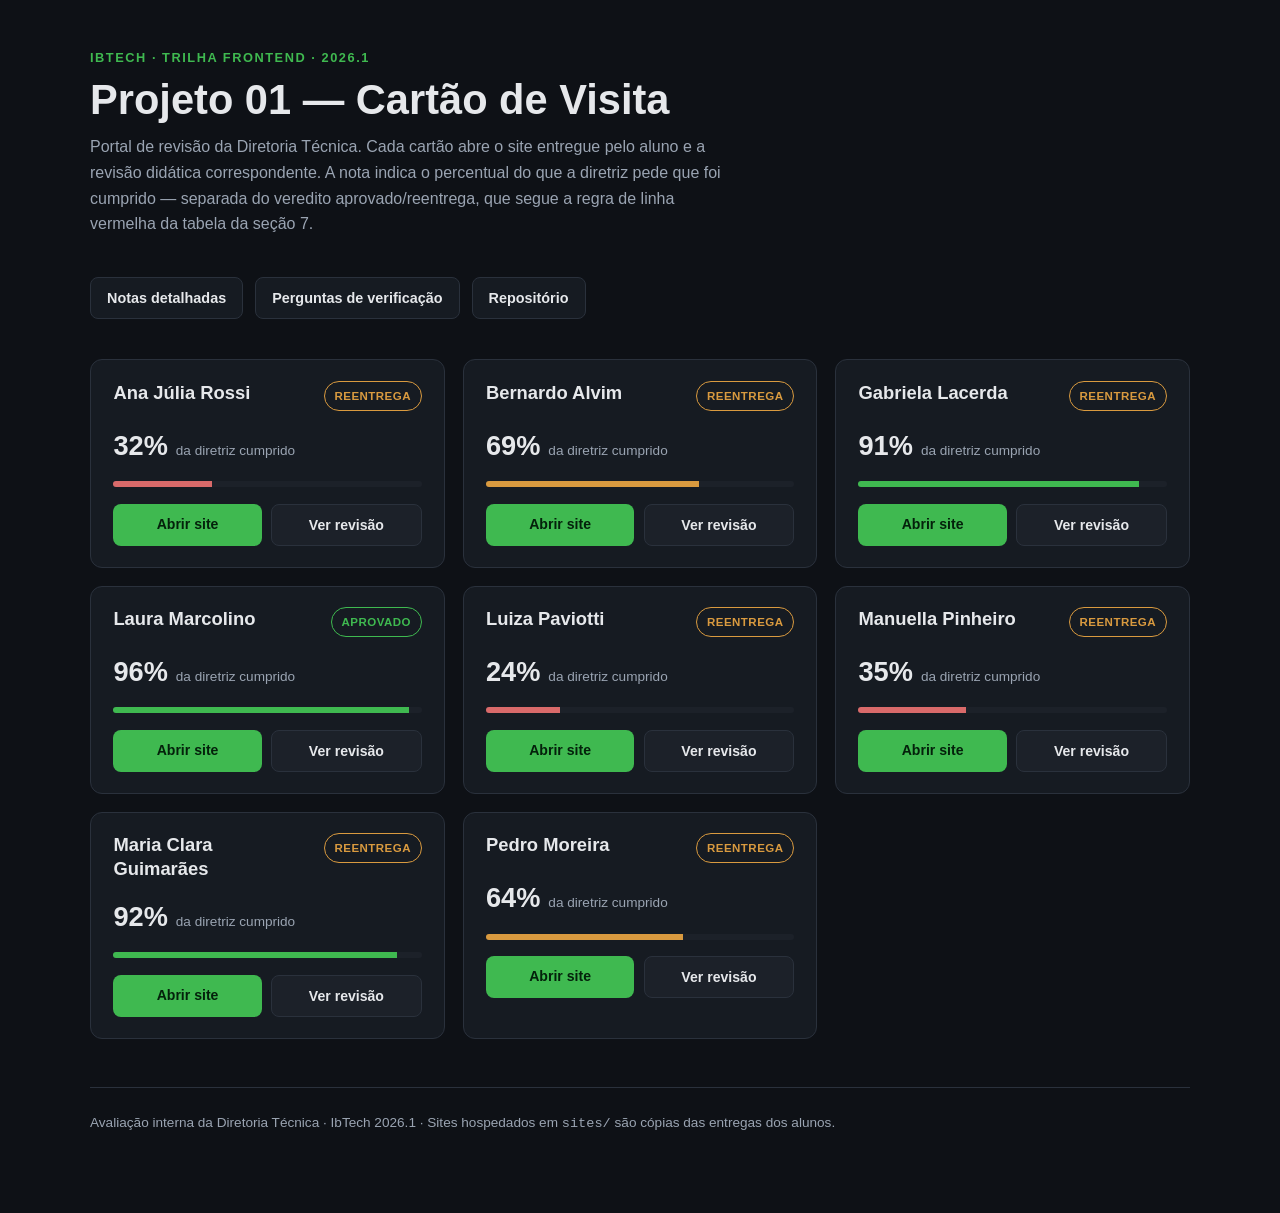
==== index.html @ 87dc14d2 "feat: portal GitHub Pages, notas frias e perguntas de verificação (Projeto 01)" ====
<!DOCTYPE html>
<html lang="pt-BR">
<head>
  <meta charset="UTF-8">
  <meta name="viewport" content="width=device-width, initial-scale=1.0">
  <meta name="description" content="Portal de revisão dos projetos da Trilha Frontend IbTech 2026.1 — Projeto 01 Cartão de Visita.">
  <title>IbTech Frontend 2026.1 — Projeto 01: Cartão de Visita</title>
  <style>
    :root {
      --bg: #0e1116;
      --surface: #161b22;
      --surface-2: #1c2129;
      --border: #2a313c;
      --text: #e6e8eb;
      --text-soft: #9aa4b2;
      --accent: #3fb950;
      --accent-warn: #d99a3f;
      --accent-link: #58a6ff;
    }
    * { box-sizing: border-box; margin: 0; padding: 0; }
    body {
      background: var(--bg);
      color: var(--text);
      font-family: -apple-system, BlinkMacSystemFont, "Segoe UI", Roboto, Helvetica, Arial, sans-serif;
      line-height: 1.6;
      padding: 3rem 1.5rem 5rem;
    }
    .wrap { max-width: 1100px; margin: 0 auto; }

    header { margin-bottom: 2.5rem; }
    .eyebrow {
      color: var(--accent);
      font-size: 0.8rem;
      font-weight: 700;
      letter-spacing: 0.12em;
      text-transform: uppercase;
    }
    h1 {
      font-size: clamp(1.8rem, 4vw, 2.6rem);
      margin: 0.4rem 0 0.6rem;
      line-height: 1.2;
    }
    .lead { color: var(--text-soft); max-width: 640px; }

    .toolbar {
      display: flex;
      flex-wrap: wrap;
      gap: 0.75rem;
      margin: 1.6rem 0 2.5rem;
    }
    .toolbar a {
      display: inline-flex;
      align-items: center;
      gap: 0.4rem;
      padding: 0.55rem 1rem;
      border: 1px solid var(--border);
      border-radius: 8px;
      background: var(--surface);
      color: var(--text);
      text-decoration: none;
      font-size: 0.9rem;
      font-weight: 600;
      transition: border-color 0.15s, background 0.15s;
    }
    .toolbar a:hover { border-color: var(--accent-link); background: var(--surface-2); }

    .grid {
      display: grid;
      grid-template-columns: repeat(auto-fill, minmax(320px, 1fr));
      gap: 1.1rem;
    }
    .card {
      background: var(--surface);
      border: 1px solid var(--border);
      border-radius: 12px;
      padding: 1.3rem 1.4rem;
      display: flex;
      flex-direction: column;
      gap: 0.85rem;
    }
    .card-top {
      display: flex;
      justify-content: space-between;
      align-items: flex-start;
      gap: 0.75rem;
    }
    .card h2 { font-size: 1.15rem; line-height: 1.3; }
    .badge {
      flex-shrink: 0;
      font-size: 0.72rem;
      font-weight: 700;
      letter-spacing: 0.04em;
      text-transform: uppercase;
      padding: 0.28rem 0.6rem;
      border-radius: 999px;
      border: 1px solid;
    }
    .badge.aprovado { color: var(--accent); border-color: var(--accent); }
    .badge.reentrega { color: var(--accent-warn); border-color: var(--accent-warn); }

    .nota {
      display: flex;
      align-items: baseline;
      gap: 0.5rem;
    }
    .nota .pct { font-size: 1.7rem; font-weight: 800; }
    .nota .label { color: var(--text-soft); font-size: 0.85rem; }
    .bar {
      height: 6px;
      border-radius: 999px;
      background: var(--surface-2);
      overflow: hidden;
    }
    .bar > span { display: block; height: 100%; background: var(--accent); }
    .bar.mid > span { background: var(--accent-warn); }
    .bar.low > span { background: #d96a6a; }

    .actions { display: flex; gap: 0.6rem; margin-top: 0.2rem; }
    .actions a {
      flex: 1;
      text-align: center;
      padding: 0.55rem 0.8rem;
      border-radius: 8px;
      text-decoration: none;
      font-size: 0.88rem;
      font-weight: 600;
      transition: filter 0.15s, background 0.15s;
    }
    .btn-site { background: var(--accent); color: #04210b; }
    .btn-site:hover { filter: brightness(1.1); }
    .btn-review {
      background: var(--surface-2);
      color: var(--text);
      border: 1px solid var(--border);
    }
    .btn-review:hover { border-color: var(--accent-link); color: var(--accent-link); }

    footer {
      margin-top: 3rem;
      color: var(--text-soft);
      font-size: 0.85rem;
      border-top: 1px solid var(--border);
      padding-top: 1.5rem;
    }
    footer a { color: var(--accent-link); }
  </style>
</head>
<body>
  <div class="wrap">
    <header>
      <p class="eyebrow">IbTech · Trilha Frontend · 2026.1</p>
      <h1>Projeto 01 — Cartão de Visita</h1>
      <p class="lead">
        Portal de revisão da Diretoria Técnica. Cada cartão abre o site entregue
        pelo aluno e a revisão didática correspondente. A nota indica o percentual
        do que a diretriz pede que foi cumprido — separada do veredito aprovado/reentrega,
        que segue a regra de linha vermelha da tabela da seção 7.
      </p>
    </header>

    <nav class="toolbar" aria-label="Documentos de avaliação">
      <a href="projeto01-cartao-visita/notas.md">Notas detalhadas</a>
      <a href="projeto01-cartao-visita/perguntas.md">Perguntas de verificação</a>
      <a href="https://github.com/joshazze/ibtech-frontend-2026-1" target="_blank" rel="noopener noreferrer">Repositório</a>
    </nav>

    <main class="grid" id="grid"></main>

    <footer>
      Avaliação interna da Diretoria Técnica · IbTech 2026.1 ·
      Sites hospedados em <code>sites/</code> são cópias das entregas dos alunos.
    </footer>
  </div>

  <script>
    const REPO = "https://github.com/joshazze/ibtech-frontend-2026-1/blob/main/projeto01-cartao-visita/";
    const alunos = [
      { nome: "Ana Júlia Rossi",       slug: "ana-julia-rossi",       entry: "index.html",     status: "reentrega", nota: 32 },
      { nome: "Bernardo Alvim",        slug: "bernardo-alvim",        entry: "index.html",     status: "reentrega", nota: 69 },
      { nome: "Gabriela Lacerda",      slug: "gabriela-lacerda",      entry: "index.html",     status: "reentrega", nota: 91 },
      { nome: "Laura Marcolino",       slug: "laura-marcolino",       entry: "index.html",     status: "aprovado",  nota: 96 },
      { nome: "Luiza Paviotti",        slug: "luiza-paviotti",        entry: "index.html",     status: "reentrega", nota: 24 },
      { nome: "Manuella Pinheiro",     slug: "manuella-pinheiro",     entry: "exercicio.html", status: "reentrega", nota: 35 },
      { nome: "Maria Clara Guimarães", slug: "maria-clara-guimaraes", entry: "index.html",     status: "reentrega", nota: 92 },
      { nome: "Pedro Moreira",         slug: "pedro-moreira",         entry: "index.html",     status: "reentrega", nota: 64 }
    ];

    const grid = document.getElementById("grid");
    alunos.forEach((a) => {
      const faixa = a.nota >= 70 ? "" : a.nota >= 45 ? "mid" : "low";
      const statusLabel = a.status === "aprovado" ? "Aprovado" : "Reentrega";
      const card = document.createElement("article");
      card.className = "card";
      card.innerHTML = `
        <div class="card-top">
          <h2>${a.nome}</h2>
          <span class="badge ${a.status}">${statusLabel}</span>
        </div>
        <div class="nota">
          <span class="pct">${a.nota}%</span>
          <span class="label">da diretriz cumprido</span>
        </div>
        <div class="bar ${faixa}"><span style="width:${a.nota}%"></span></div>
        <div class="actions">
          <a class="btn-site" href="sites/${a.slug}/${a.entry}" target="_blank" rel="noopener noreferrer">Abrir site</a>
          <a class="btn-review" href="${REPO}${a.slug}.md" target="_blank" rel="noopener noreferrer">Ver revisão</a>
        </div>
      `;
      grid.appendChild(card);
    });
  </script>
</body>
</html>
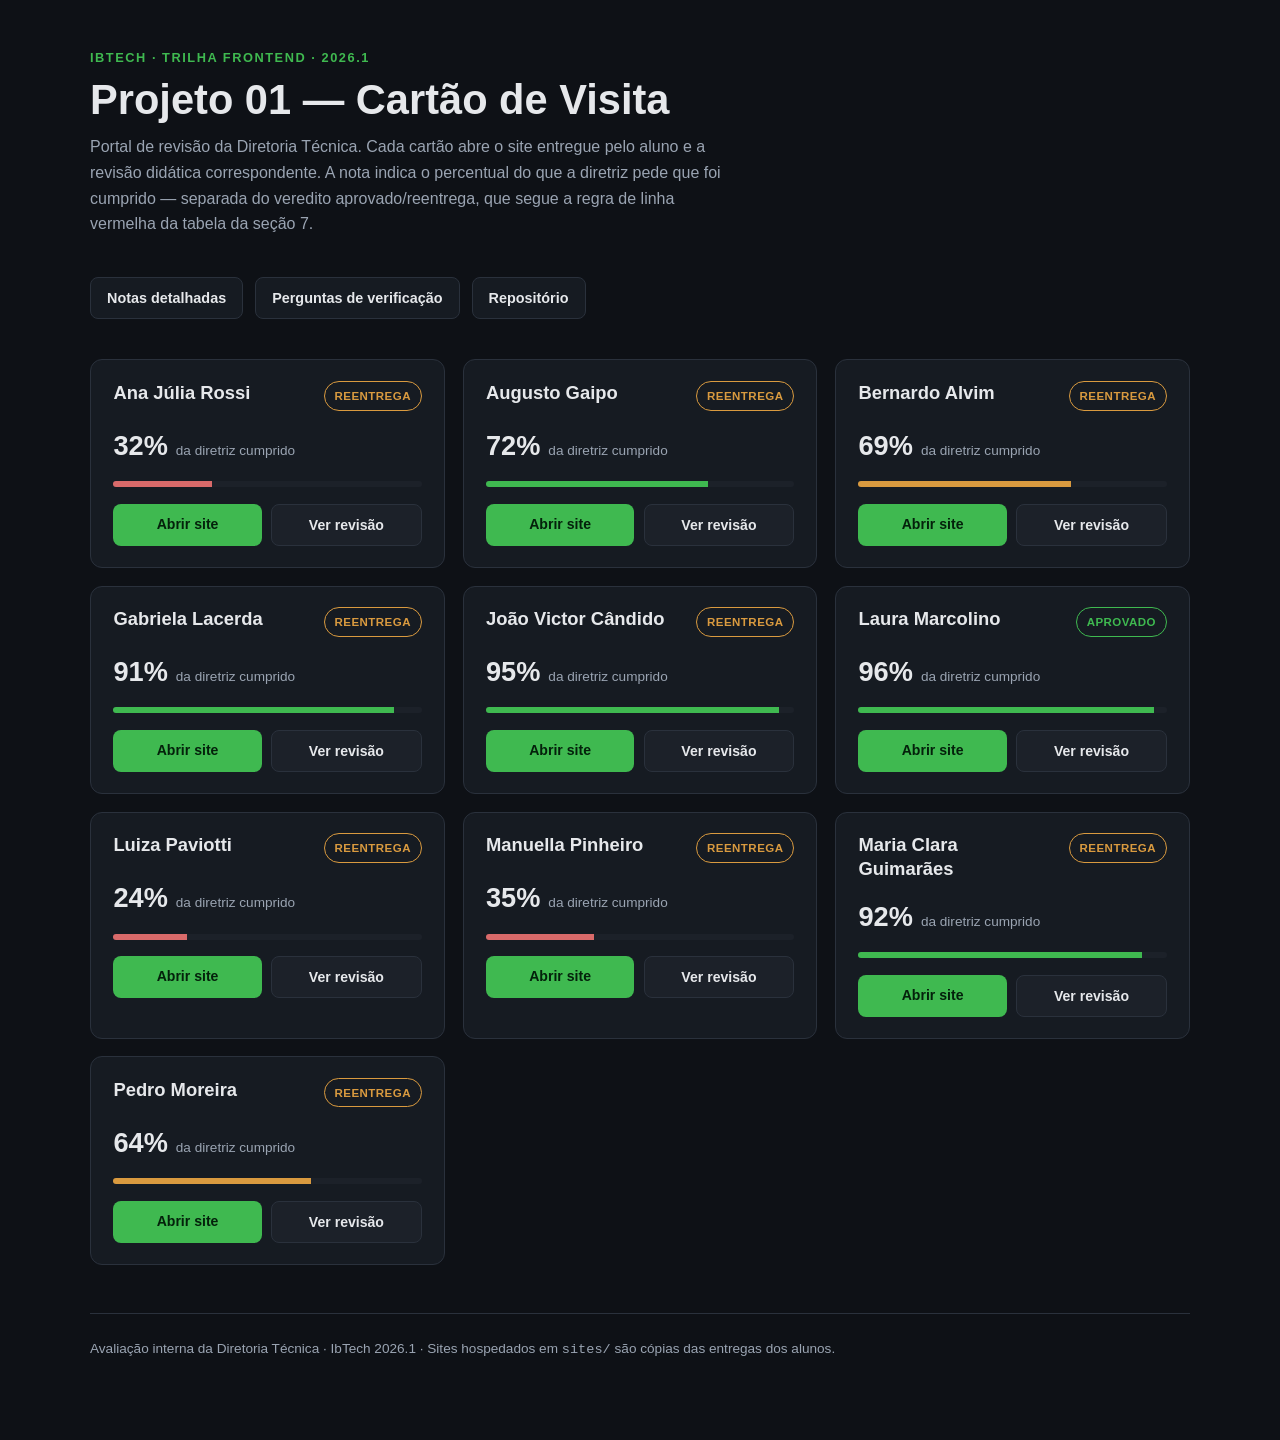
==== commit 0f6b3f89: "feat: adiciona revisoes de Joao Victor e Augusto ao Projeto 01 - joao-victor-candido.md e augusto-ga" ====
--- a/index.html
+++ b/index.html
@@ -176,8 +176,10 @@
     const REPO = "https://github.com/joshazze/ibtech-frontend-2026-1/blob/main/projeto01-cartao-visita/";
     const alunos = [
       { nome: "Ana Júlia Rossi",       slug: "ana-julia-rossi",       entry: "index.html",     status: "reentrega", nota: 32 },
+      { nome: "Augusto Gaipo",         slug: "augusto-gaipo",         entry: "index.html",     status: "reentrega", nota: 72 },
       { nome: "Bernardo Alvim",        slug: "bernardo-alvim",        entry: "index.html",     status: "reentrega", nota: 69 },
       { nome: "Gabriela Lacerda",      slug: "gabriela-lacerda",      entry: "index.html",     status: "reentrega", nota: 91 },
+      { nome: "João Victor Cândido",   slug: "joao-victor-candido",   entry: "index.html",     status: "reentrega", nota: 95 },
       { nome: "Laura Marcolino",       slug: "laura-marcolino",       entry: "index.html",     status: "aprovado",  nota: 96 },
       { nome: "Luiza Paviotti",        slug: "luiza-paviotti",        entry: "index.html",     status: "reentrega", nota: 24 },
       { nome: "Manuella Pinheiro",     slug: "manuella-pinheiro",     entry: "exercicio.html", status: "reentrega", nota: 35 },
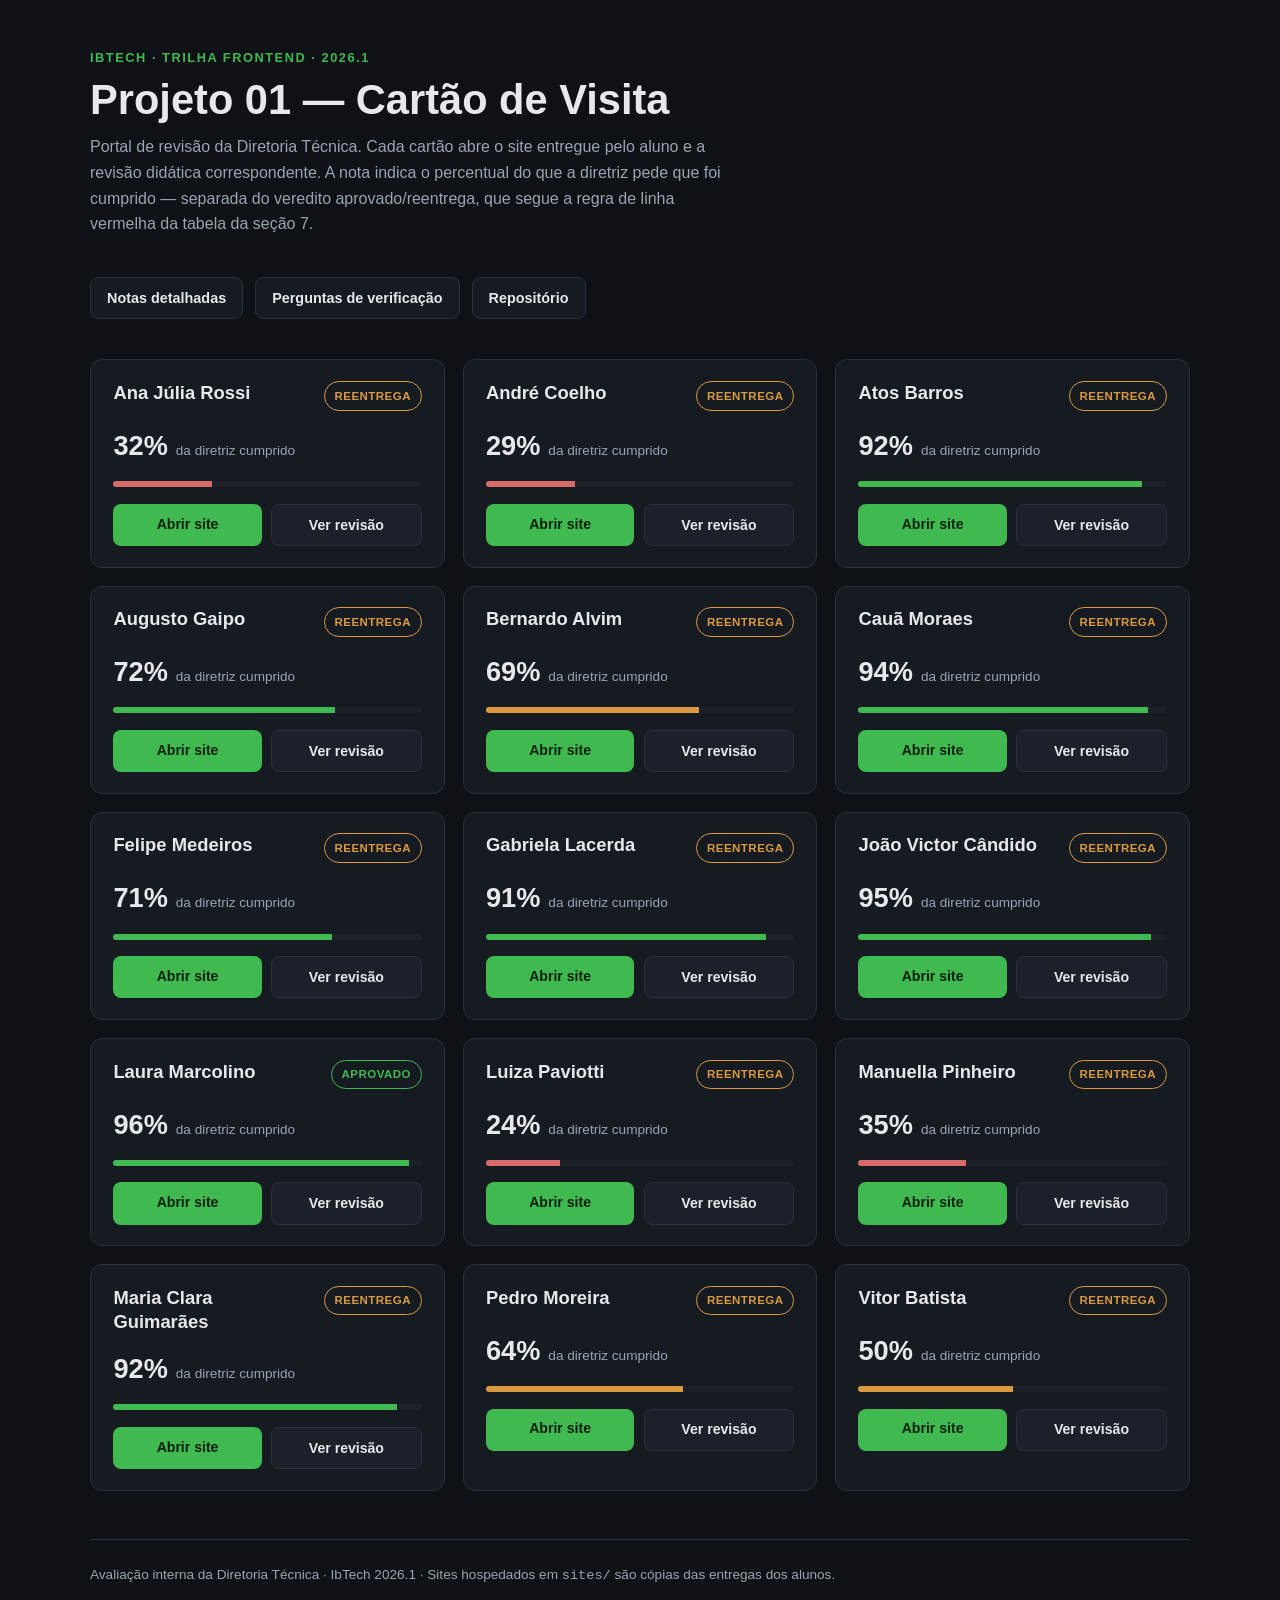
==== commit d13bfb36: "feat: adicionar revisões de André, Atos, Cauã, Felipe e Vitor Revisões do Projeto 01 (Cartão de Visi" ====
--- a/index.html
+++ b/index.html
@@ -176,15 +176,20 @@
     const REPO = "https://github.com/joshazze/ibtech-frontend-2026-1/blob/main/projeto01-cartao-visita/";
     const alunos = [
       { nome: "Ana Júlia Rossi",       slug: "ana-julia-rossi",       entry: "index.html",     status: "reentrega", nota: 32 },
+      { nome: "André Coelho",          slug: "andre-coelho",          entry: "index.html",     status: "reentrega", nota: 29 },
+      { nome: "Atos Barros",           slug: "atos-barros",           entry: "index.html",     status: "reentrega", nota: 92 },
       { nome: "Augusto Gaipo",         slug: "augusto-gaipo",         entry: "index.html",     status: "reentrega", nota: 72 },
       { nome: "Bernardo Alvim",        slug: "bernardo-alvim",        entry: "index.html",     status: "reentrega", nota: 69 },
+      { nome: "Cauã Moraes",           slug: "caua-moraes",           entry: "index.html",     status: "reentrega", nota: 94 },
+      { nome: "Felipe Medeiros",       slug: "felipe-medeiros",       entry: "index.html",     status: "reentrega", nota: 71 },
       { nome: "Gabriela Lacerda",      slug: "gabriela-lacerda",      entry: "index.html",     status: "reentrega", nota: 91 },
       { nome: "João Victor Cândido",   slug: "joao-victor-candido",   entry: "index.html",     status: "reentrega", nota: 95 },
       { nome: "Laura Marcolino",       slug: "laura-marcolino",       entry: "index.html",     status: "aprovado",  nota: 96 },
       { nome: "Luiza Paviotti",        slug: "luiza-paviotti",        entry: "index.html",     status: "reentrega", nota: 24 },
       { nome: "Manuella Pinheiro",     slug: "manuella-pinheiro",     entry: "exercicio.html", status: "reentrega", nota: 35 },
       { nome: "Maria Clara Guimarães", slug: "maria-clara-guimaraes", entry: "index.html",     status: "reentrega", nota: 92 },
-      { nome: "Pedro Moreira",         slug: "pedro-moreira",         entry: "index.html",     status: "reentrega", nota: 64 }
+      { nome: "Pedro Moreira",         slug: "pedro-moreira",         entry: "index.html",     status: "reentrega", nota: 64 },
+      { nome: "Vitor Batista",         slug: "vitor-batista",         entry: "index.html",     status: "reentrega", nota: 50 }
     ];
 
     const grid = document.getElementById("grid");
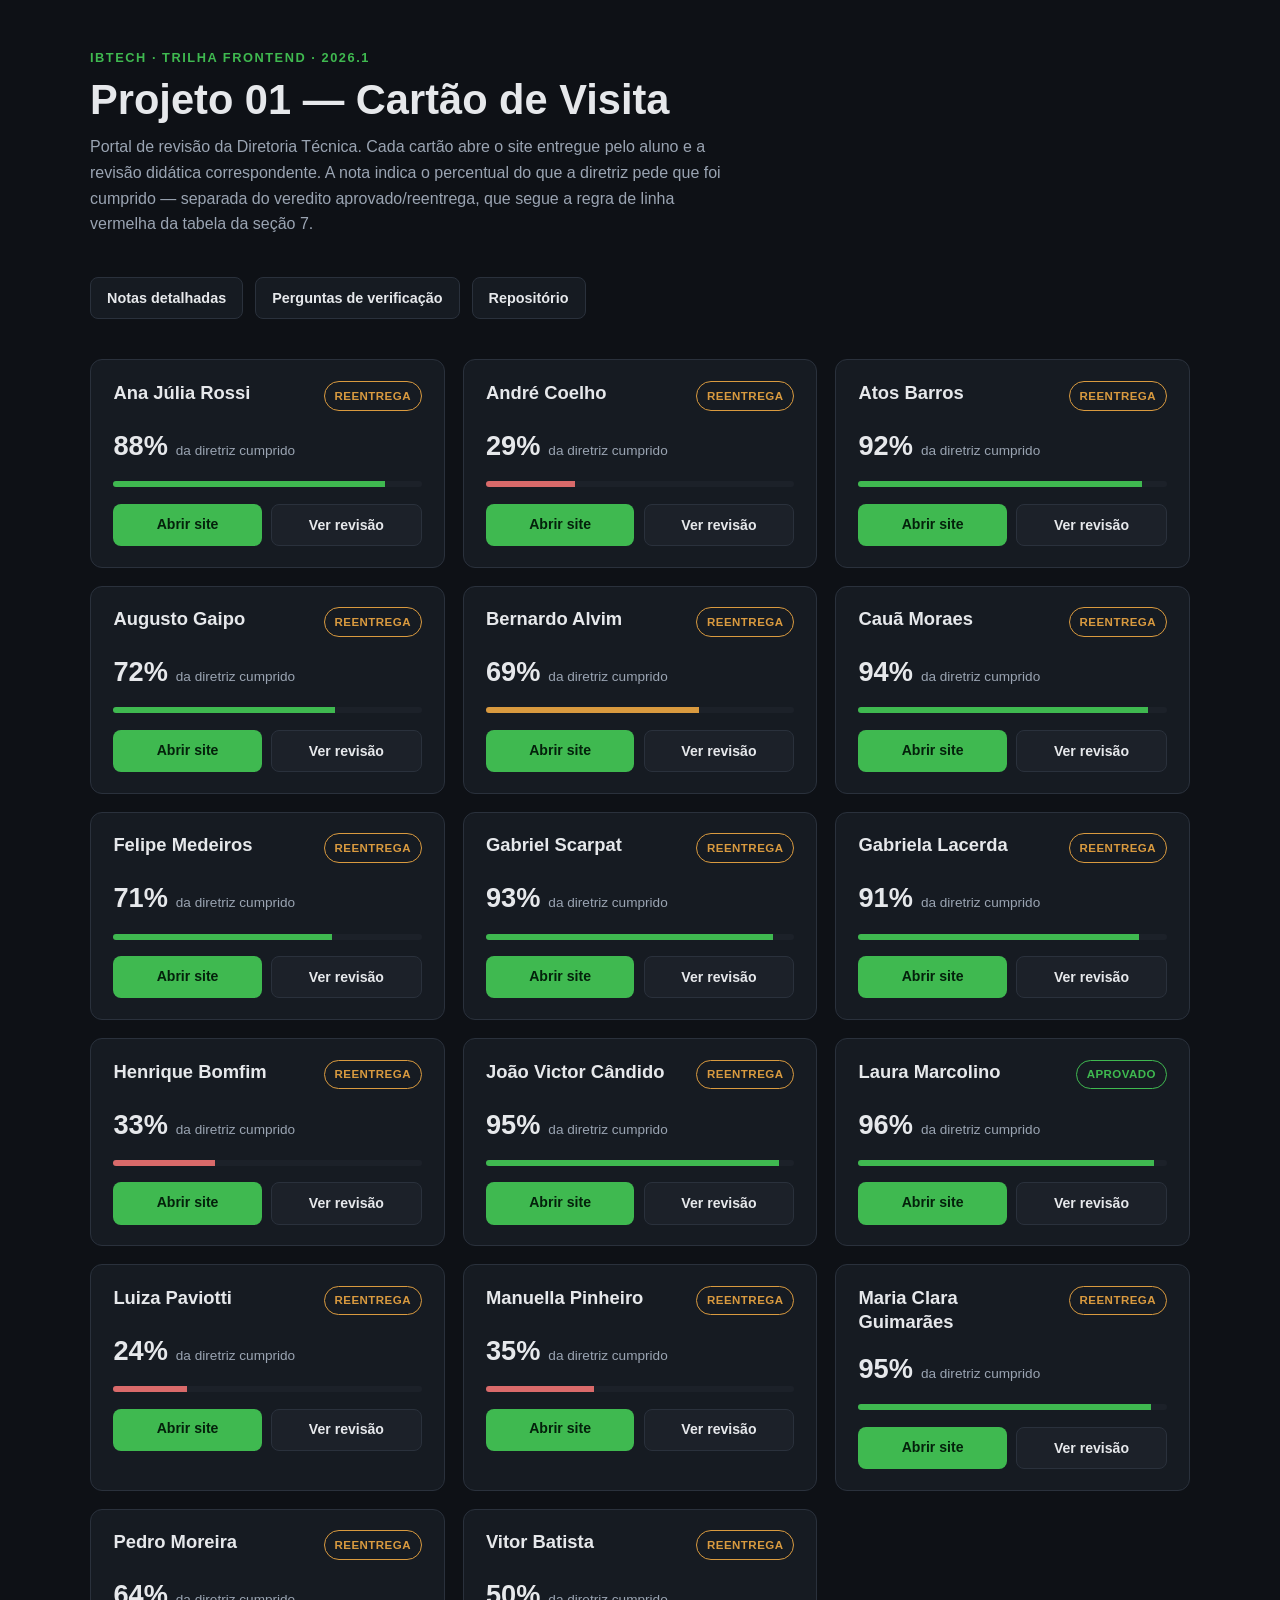
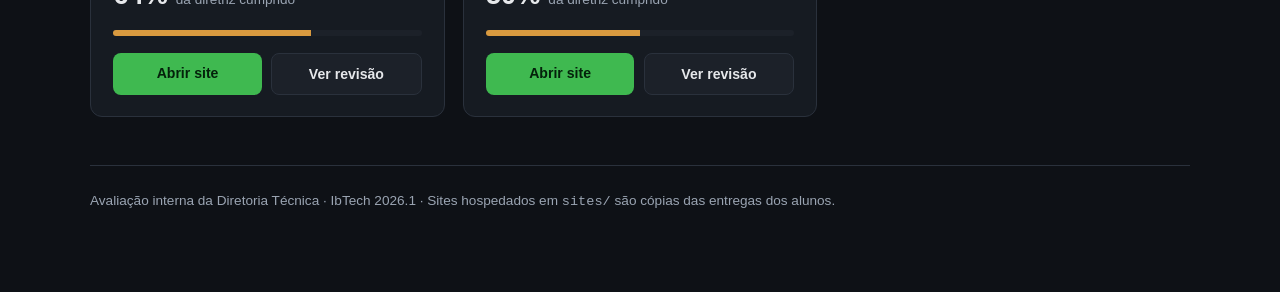
==== commit 9d4be17c: "feat: adiciona lote 4 de revisões do projeto 01 cartão de visita Revisões: Ana Júlia Rossi (v3), Mar" ====
--- a/index.html
+++ b/index.html
@@ -175,19 +175,21 @@
   <script>
     const REPO = "https://github.com/joshazze/ibtech-frontend-2026-1/blob/main/projeto01-cartao-visita/";
     const alunos = [
-      { nome: "Ana Júlia Rossi",       slug: "ana-julia-rossi",       entry: "index.html",     status: "reentrega", nota: 32 },
+      { nome: "Ana Júlia Rossi",       slug: "ana-julia-rossi",       entry: "index.html",     status: "reentrega", nota: 88 },
       { nome: "André Coelho",          slug: "andre-coelho",          entry: "index.html",     status: "reentrega", nota: 29 },
       { nome: "Atos Barros",           slug: "atos-barros",           entry: "index.html",     status: "reentrega", nota: 92 },
       { nome: "Augusto Gaipo",         slug: "augusto-gaipo",         entry: "index.html",     status: "reentrega", nota: 72 },
       { nome: "Bernardo Alvim",        slug: "bernardo-alvim",        entry: "index.html",     status: "reentrega", nota: 69 },
       { nome: "Cauã Moraes",           slug: "caua-moraes",           entry: "index.html",     status: "reentrega", nota: 94 },
       { nome: "Felipe Medeiros",       slug: "felipe-medeiros",       entry: "index.html",     status: "reentrega", nota: 71 },
+      { nome: "Gabriel Scarpat",       slug: "gabriel-scarpat",       entry: "index.html",     status: "reentrega", nota: 93 },
       { nome: "Gabriela Lacerda",      slug: "gabriela-lacerda",      entry: "index.html",     status: "reentrega", nota: 91 },
+      { nome: "Henrique Bomfim",       slug: "henrique-bomfim",       entry: "index.html",     status: "reentrega", nota: 33 },
       { nome: "João Victor Cândido",   slug: "joao-victor-candido",   entry: "index.html",     status: "reentrega", nota: 95 },
       { nome: "Laura Marcolino",       slug: "laura-marcolino",       entry: "index.html",     status: "aprovado",  nota: 96 },
       { nome: "Luiza Paviotti",        slug: "luiza-paviotti",        entry: "index.html",     status: "reentrega", nota: 24 },
       { nome: "Manuella Pinheiro",     slug: "manuella-pinheiro",     entry: "exercicio.html", status: "reentrega", nota: 35 },
-      { nome: "Maria Clara Guimarães", slug: "maria-clara-guimaraes", entry: "index.html",     status: "reentrega", nota: 92 },
+      { nome: "Maria Clara Guimarães", slug: "maria-clara-guimaraes", entry: "index.html",     status: "reentrega", nota: 95 },
       { nome: "Pedro Moreira",         slug: "pedro-moreira",         entry: "index.html",     status: "reentrega", nota: 64 },
       { nome: "Vitor Batista",         slug: "vitor-batista",         entry: "index.html",     status: "reentrega", nota: 50 }
     ];
